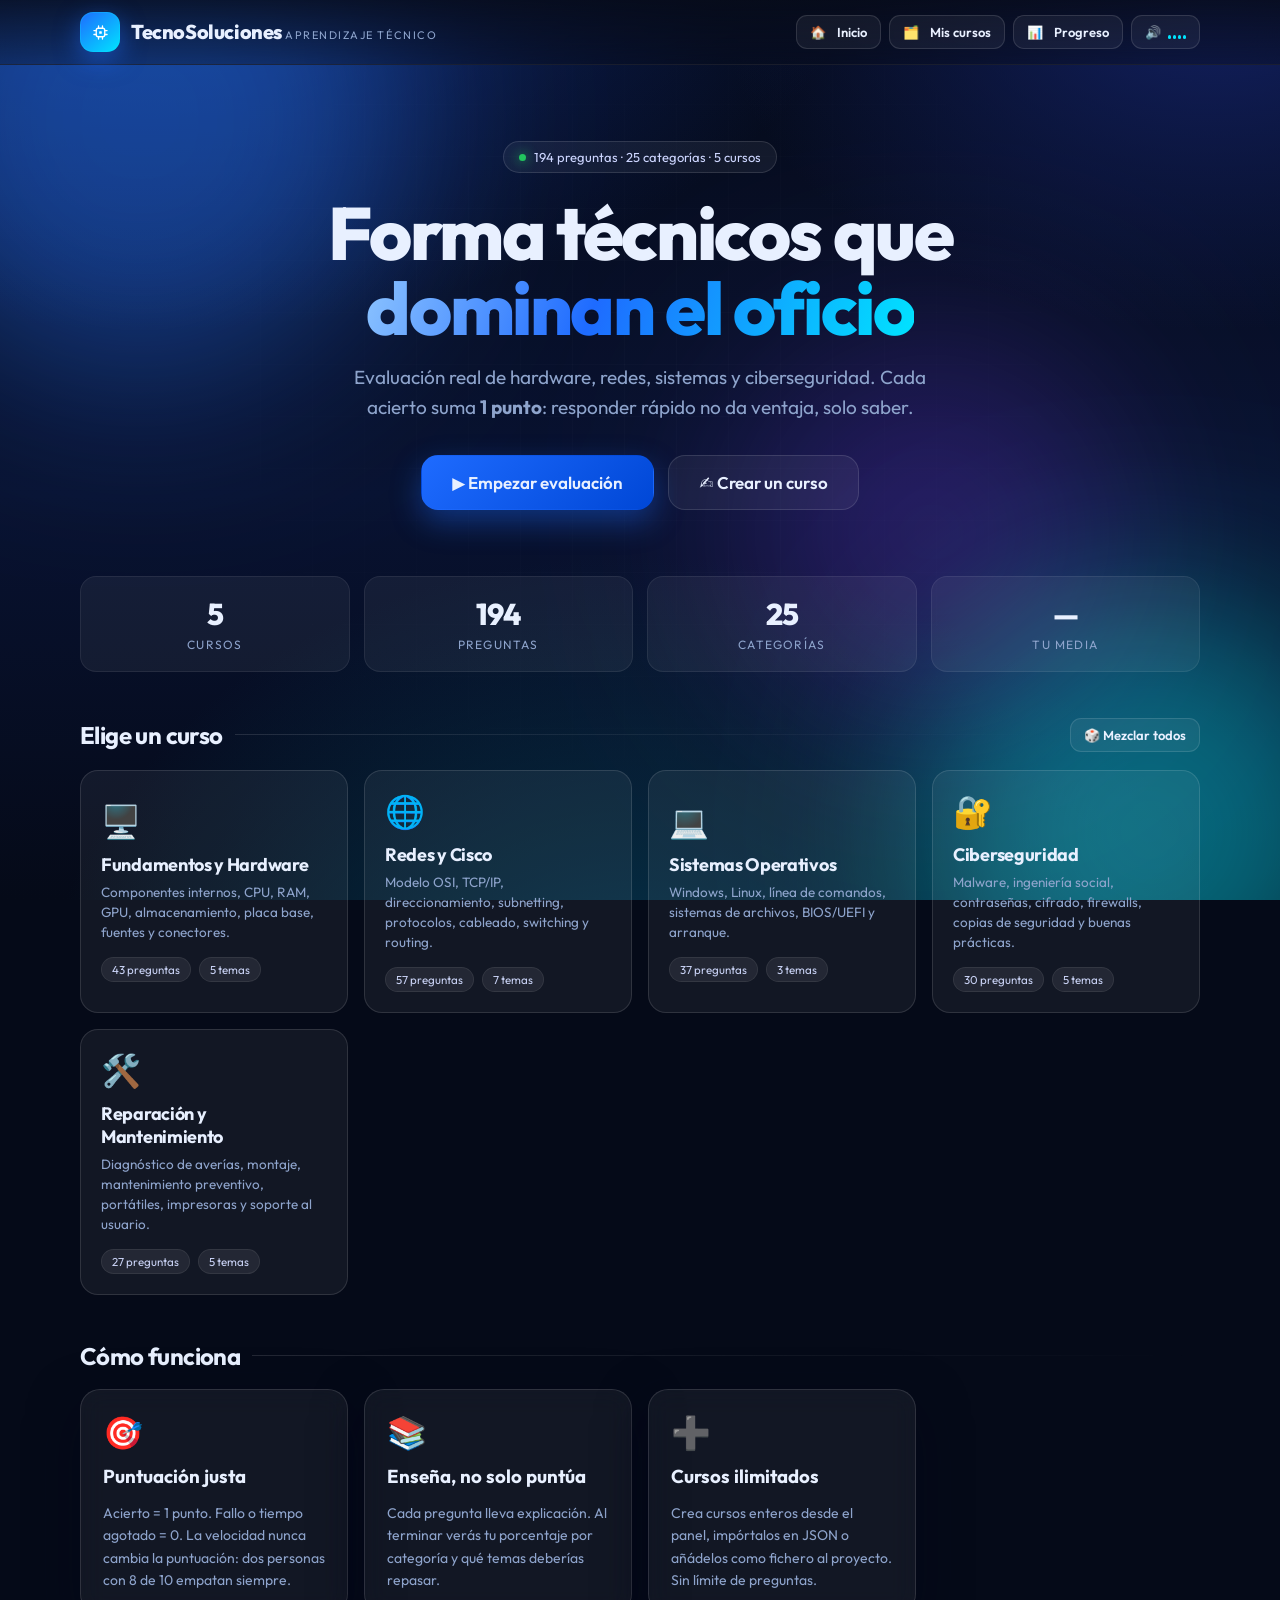
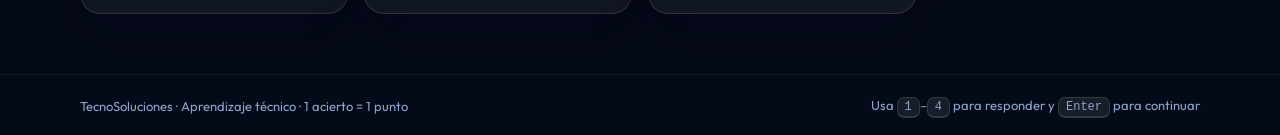
==== quiz.html @ df25551b "Añade la portada del área de Formación y convierte el quiz en un módulo El quiz deja de ser la porta" ====
<!DOCTYPE html>
<html lang="es">
<head>
<meta charset="utf-8">
<meta name="viewport" content="width=device-width, initial-scale=1, viewport-fit=cover">
<title>Entrenamiento Técnico · TecnoSoluciones</title>
<meta name="description" content="Formación y evaluación técnica en informática, hardware, redes y ciberseguridad.">
<meta name="theme-color" content="#050a18">
<meta name="tq-pagina" content="Entrenamiento Técnico">
<link rel="icon" href="data:image/svg+xml,<svg xmlns='http://www.w3.org/2000/svg' viewBox='0 0 100 100'><text y='.9em' font-size='90'>🧠</text></svg>">
<link rel="preconnect" href="https://fonts.googleapis.com">
<link rel="preconnect" href="https://fonts.gstatic.com" crossorigin>
<link href="https://fonts.googleapis.com/css2?family=Outfit:wght@400;500;600;700;800&display=swap" rel="stylesheet">
<link rel="stylesheet" href="assets/css/style.css">
<script src="assets/js/brand.js"></script>
</head>
<body>

<div class="aurora"><i class="blob b1"></i><i class="blob b2"></i><i class="blob b3"></i></div>
<div class="grid-lines"></div>

<div class="app">

  <!-- ===================== BARRA SUPERIOR ===================== -->
  <header class="topbar">
    <div class="wrap topbar-in" style="position:relative">
      <a class="brand" href="index.html" title="Volver a Formación">
        <span class="brand-logo"></span>
        <span>
          <span class="brand-name">TecnoSoluciones</span>
          <span class="brand-sub">Aprendizaje Técnico</span>
        </span>
      </a>

      <nav class="top-actions">
        <button class="btn btn-sm" data-go="home" title="Inicio del entrenamiento">🏠<span class="lbl">Inicio</span></button>
        <button class="btn btn-sm" data-go="editor" title="Mis cursos">🗂️<span class="lbl">Mis cursos</span></button>
        <button class="btn btn-sm" data-go="historial" title="Tu progreso">📊<span class="lbl">Progreso</span></button>
        <button class="btn btn-sm" id="btnAudio" title="Sonido y música">
          <span id="eqIcon">🔊</span><span class="eq" id="eq"><i></i><i></i><i></i><i></i></span>
        </button>
      </nav>

      <!-- Panel de sonido -->
      <div class="audio-panel" id="audioPanel">
        <h4>🎵 Sonido</h4>
        <div class="switch">Música de fondo <span class="sw" id="swMusic"></span></div>
        <div class="audio-row">
          <label>Volumen música <b id="lblMusic">55%</b></label>
          <input type="range" id="volMusic" min="0" max="100" value="55">
        </div>
        <div class="switch">Efectos de sonido <span class="sw" id="swSfx"></span></div>
        <div class="audio-row">
          <label>Volumen efectos <b id="lblSfx">70%</b></label>
          <input type="range" id="volSfx" min="0" max="100" value="70">
        </div>
        <p class="muted" style="font-size:11.5px;margin:6px 0 0;line-height:1.5">
          La música se genera en tiempo real en tu navegador: no se descarga ningún archivo.
        </p>
      </div>
    </div>
  </header>

  <main>

    <!-- ========================= INICIO ========================= -->
    <section class="screen active" id="scr-home">
      <div class="wrap">

        <div class="hero">
          <div class="hero-badge"><span class="dot"></span> <span id="badgeStats">Banco de preguntas cargado</span></div>
          <h1 id="heroTitulo">Forma técnicos que <span class="grad">dominan el oficio</span></h1>
          <p id="heroTexto">Evaluación real de hardware, redes, sistemas y ciberseguridad. Cada acierto suma <b>1 punto</b>: responder rápido no da ventaja, solo saber.</p>
          <div class="hero-cta">
            <button class="btn btn-primary btn-lg" id="btnJugar">▶ Empezar evaluación</button>
            <button class="btn btn-lg" data-go="editor" id="btnCrearCurso">✍️ Crear un curso</button>
          </div>
        </div>

        <div class="stats-row">
          <div class="stat"><b id="stCursos">0</b><span>Cursos</span></div>
          <div class="stat"><b id="stPreguntas">0</b><span>Preguntas</span></div>
          <div class="stat"><b id="stCategorias">0</b><span>Categorías</span></div>
          <div class="stat"><b id="stMedia">—</b><span>Tu media</span></div>
        </div>

        <div class="section-title"><h2>Elige un curso</h2><span class="line"></span>
          <button class="btn btn-sm" id="btnTodos">🎲 Mezclar todos</button>
        </div>
        <div class="courses" id="courseGrid"></div>

        <div class="section-title"><h2>Cómo funciona</h2><span class="line"></span></div>
        <div class="courses">
          <div class="card">
            <span class="course-emoji">🎯</span>
            <h3 style="margin:0 0 6px">Puntuación justa</h3>
            <p class="muted mb-0" style="font-size:14px;line-height:1.6">Acierto = 1 punto. Fallo o tiempo agotado = 0. La velocidad nunca cambia la puntuación: dos personas con 8 de 10 empatan siempre.</p>
          </div>
          <div class="card">
            <span class="course-emoji">📚</span>
            <h3 style="margin:0 0 6px">Enseña, no solo puntúa</h3>
            <p class="muted mb-0" style="font-size:14px;line-height:1.6">Cada pregunta lleva explicación. Al terminar verás tu porcentaje por categoría y qué temas deberías repasar.</p>
          </div>
          <div class="card">
            <span class="course-emoji">➕</span>
            <h3 style="margin:0 0 6px">Cursos ilimitados</h3>
            <p class="muted mb-0" style="font-size:14px;line-height:1.6">Crea cursos enteros desde el panel, impórtalos en JSON o añádelos como fichero al proyecto. Sin límite de preguntas.</p>
          </div>
        </div>

      </div>
    </section>

    <!-- ====================== CONFIGURACIÓN ====================== -->
    <section class="screen" id="scr-setup">
      <div class="wrap">
        <div class="row spread mb-16">
          <div>
            <h2 style="margin:0;letter-spacing:-.8px" id="setupTitle">Configura tu partida</h2>
            <p class="muted" style="margin:6px 0 0" id="setupSub">Elige temas, dificultad y modo de juego.</p>
          </div>
          <button class="btn btn-sm" data-go="home">← Volver</button>
        </div>

        <div class="setup-grid">
          <div class="card card-pad-lg">

            <div class="field">
              <label>Cursos incluidos</label>
              <div class="pills" id="pillCursos"></div>
            </div>

            <div class="field">
              <label>Categorías <span class="muted" style="text-transform:none;letter-spacing:0">(ninguna seleccionada = todas)</span></label>
              <div class="pills" id="pillCats"></div>
            </div>

            <div class="field">
              <label>Dificultad</label>
              <div class="pills" id="pillDifs"></div>
            </div>

            <div class="field">
              <label>Número de preguntas</label>
              <div class="range-row">
                <input type="range" id="rngNum" min="5" max="100" step="5" value="20">
                <span class="range-val" id="lblNum">20</span>
              </div>
            </div>

            <div class="field mb-0">
              <label>Tiempo por pregunta</label>
              <div class="range-row">
                <input type="range" id="rngTime" min="0" max="120" step="5" value="20">
                <span class="range-val" id="lblTime">20 s</span>
              </div>
              <p class="muted" style="font-size:12.5px;margin:8px 0 0">0 segundos = sin límite de tiempo. El tiempo solo evita que se busquen las respuestas; no da puntos extra.</p>
            </div>

          </div>

          <div>
            <div class="card mb-16">
              <label style="display:block;font-size:13px;text-transform:uppercase;letter-spacing:.12em;color:var(--muted);margin-bottom:10px">Modo de juego</label>
              <div class="mode-list" id="modeList">
                <label class="mode on">
                  <input type="radio" name="modo" value="practica" checked>
                  <span class="ico">📖</span>
                  <span><b>Práctica</b><small>Te dice si aciertas y explica cada pregunta al instante. Ideal para estudiar.</small></span>
                </label>
                <label class="mode">
                  <input type="radio" name="modo" value="juego">
                  <span class="ico">🎮</span>
                  <span><b>Juego</b><small>Ritmo rápido con música, racha y marcador. Feedback breve entre preguntas.</small></span>
                </label>
                <label class="mode">
                  <input type="radio" name="modo" value="examen">
                  <span class="ico">📝</span>
                  <span><b>Examen</b><small>Sin correcciones durante la prueba. Resultado, porcentaje y fallos al terminar.</small></span>
                </label>
              </div>

              <div class="field mt-16 mb-0 hidden" id="fieldAprobado">
                <label>Nota mínima para aprobar</label>
                <div class="range-row">
                  <input type="range" id="rngPass" min="30" max="100" step="5" value="70">
                  <span class="range-val" id="lblPass">70%</span>
                </div>
              </div>
            </div>

            <div class="card">
              <label style="display:block;font-size:13px;text-transform:uppercase;letter-spacing:.12em;color:var(--muted);margin-bottom:12px">Resumen</label>
              <div class="summary-line"><span>Preguntas disponibles</span><b id="sumPool">0</b></div>
              <div class="summary-line"><span>Preguntas de la prueba</span><b id="sumNum">20</b></div>
              <div class="summary-line"><span>Puntuación máxima</span><b id="sumMax">20 pts</b></div>
              <div class="summary-line"><span>Duración estimada</span><b id="sumDur">~7 min</b></div>
              <button class="btn btn-primary btn-lg mt-16" id="btnStart" style="width:100%">▶ Comenzar</button>
              <p class="muted center" style="font-size:12px;margin:10px 0 0">1 acierto = 1 punto · la rapidez no puntúa</p>
            </div>
          </div>
        </div>
      </div>
    </section>

    <!-- ========================= PARTIDA ========================= -->
    <section class="screen" id="scr-play">
      <div class="wrap">
        <div class="play-head">
          <button class="btn btn-sm btn-ghost" id="btnAbandonar">✕ Salir</button>
          <span class="qcount">Pregunta <b id="qNow">1</b> / <span id="qTotal">20</span></span>
          <div class="play-score">
            <span class="score-pill streak hidden" id="pillStreak">🔥 <span id="streakN">0</span></span>
            <span class="score-pill"><small>Puntos</small><span id="scoreN">0</span></span>
          </div>
        </div>

        <div class="progress"><i id="progBar" style="width:0%"></i></div>

        <div class="q-area" id="qArea">
          <div class="timer" id="timer">
            <svg viewBox="0 0 120 120">
              <circle class="bgc" cx="60" cy="60" r="52"></circle>
              <circle class="fgc" id="timerArc" cx="60" cy="60" r="52"
                      stroke-dasharray="326.7" stroke-dashoffset="0"></circle>
            </svg>
            <div class="num" id="timerNum">20</div>
          </div>
          <div>
            <div class="q-cat">
              <span class="chip" id="qCat">Redes</span>
              <span class="chip" id="qDif">Básico</span>
              <span class="chip" id="qCurso">Curso</span>
            </div>
            <h2 class="q-text" id="qText">Cargando…</h2>
          </div>
        </div>

        <div class="answers" id="answers"></div>

        <div class="feedback" id="feedback">
          <h4 id="fbTitle">✅ Correcto</h4>
          <p id="fbText"></p>
          <div class="next-row">
            <button class="btn btn-primary" id="btnNext">Siguiente →</button>
          </div>
        </div>
      </div>
    </section>

    <!-- ======================== RESULTADOS ======================== -->
    <section class="screen" id="scr-result">
      <div class="wrap">
        <div class="card card-pad-lg">
          <div class="result-top">
            <p class="muted" style="margin:0 0 4px;letter-spacing:.14em;text-transform:uppercase;font-size:12px">Resultado</p>
            <h2 style="margin:0 0 20px;font-size:28px;letter-spacing:-.8px" id="resTitle">Fundamentos de Redes</h2>
            <div class="result-ring">
              <svg viewBox="0 0 200 200">
                <defs>
                  <linearGradient id="gradring" x1="0%" y1="0%" x2="100%" y2="100%">
                    <stop offset="0%" stop-color="#7c5cff"></stop>
                    <stop offset="100%" stop-color="#22d3ee"></stop>
                  </linearGradient>
                </defs>
                <circle class="bgc" cx="100" cy="100" r="86"></circle>
                <circle class="fgc" id="resArc" cx="100" cy="100" r="86"
                        stroke-dasharray="540.4" stroke-dashoffset="540.4"></circle>
              </svg>
              <div class="mid">
                <div class="pct" id="resPct">0%</div>
                <div class="frac" id="resFrac">0 / 0 correctas</div>
              </div>
            </div>
            <div id="resVerdict"></div>
          </div>

          <div class="section-title" style="margin-top:10px"><h2 style="font-size:19px">Por categoría</h2><span class="line"></span></div>
          <div class="bars" id="resBars"></div>

          <div id="resAdvice" class="mt-24"></div>

          <div class="section-title"><h2 style="font-size:19px">Repaso de preguntas</h2><span class="line"></span>
            <button class="btn btn-sm" id="btnToggleRev">Ver falladas</button>
          </div>
          <div class="review" id="resReview"></div>

          <div class="results-actions">
            <button class="btn btn-primary btn-lg" id="btnRepetir">🔁 Repetir</button>
            <button class="btn btn-lg" id="btnFallos">🎯 Repasar solo fallos</button>
            <button class="btn btn-lg" data-go="home">🏠 Inicio</button>
          </div>
        </div>
      </div>
    </section>

    <!-- ========================== EDITOR ========================== -->
    <section class="screen" id="scr-editor">
      <div class="wrap">
        <div class="row spread mb-16">
          <div>
            <h2 style="margin:0;letter-spacing:-.8px">🗂️ Mis cursos</h2>
            <p class="muted" style="margin:6px 0 0">Crea cursos completos, añade todas las preguntas que quieras, impórtalos y expórtalos.</p>
          </div>
          <button class="btn btn-sm" data-go="home">← Volver</button>
        </div>

        <div class="ed-toolbar">
          <button class="btn btn-primary btn-sm" id="edNuevoCurso">➕ Nuevo curso</button>
          <button class="btn btn-sm" id="edImportar">📥 Importar JSON</button>
          <button class="btn btn-sm" id="edExportar">📤 Exportar curso</button>
          <button class="btn btn-sm" id="edDuplicar">📋 Duplicar curso</button>
          <button class="btn btn-sm btn-danger" id="edBorrarCurso">🗑️ Borrar curso</button>
        </div>

        <div class="card mb-16">
          <div class="two-col">
            <div>
              <label style="display:block;font-size:13px;color:var(--muted);margin-bottom:8px">Curso seleccionado</label>
              <select id="edCursoSel"></select>
            </div>
            <div>
              <label style="display:block;font-size:13px;color:var(--muted);margin-bottom:8px">Acciones rápidas</label>
              <div class="row">
                <button class="btn btn-sm" id="edJugarCurso">▶ Jugar este curso</button>
                <button class="btn btn-sm" id="edGuardarCurso">💾 Guardar cambios</button>
              </div>
            </div>
          </div>
          <div class="two-col mt-16" id="edMetaBox">
            <div>
              <label style="display:block;font-size:13px;color:var(--muted);margin-bottom:8px">Nombre del curso</label>
              <input type="text" id="edNombre" placeholder="Fundamentos de Redes">
            </div>
            <div>
              <label style="display:block;font-size:13px;color:var(--muted);margin-bottom:8px">Emoji e descripción</label>
              <div class="row" style="flex-wrap:nowrap">
                <input type="text" id="edEmoji" maxlength="4" style="width:70px;text-align:center;font-size:20px" placeholder="📘">
                <input type="text" id="edDesc" placeholder="Breve descripción del curso">
              </div>
            </div>
          </div>
          <p class="muted" style="font-size:12.5px;margin:12px 0 0" id="edAviso"></p>
        </div>

        <div class="editor-grid">
          <div class="card">
            <div class="row spread mb-16">
              <b style="font-size:15px">Preguntas (<span id="edCount">0</span>)</b>
              <button class="btn btn-sm btn-primary" id="edNuevaPregunta">➕</button>
            </div>
            <input type="text" id="edBuscar" placeholder="🔎 Buscar…" class="mb-16">
            <div class="ed-list" id="edList"></div>
          </div>

          <div class="card card-pad-lg" id="edForm">
            <div class="field">
              <label>Enunciado</label>
              <textarea id="fqTexto" placeholder="¿Qué protocolo asigna automáticamente direcciones IP?"></textarea>
            </div>

            <div class="field">
              <label>Respuestas — marca la correcta</label>
              <div id="fqOpciones"></div>
              <div class="row mt-8">
                <button class="btn btn-sm" id="fqAddOpt">➕ Añadir opción</button>
                <button class="btn btn-sm" id="fqDelOpt">➖ Quitar última</button>
              </div>
            </div>

            <div class="two-col">
              <div class="field">
                <label>Categoría</label>
                <input type="text" id="fqCat" list="catList" placeholder="Redes">
                <datalist id="catList"></datalist>
              </div>
              <div class="field">
                <label>Dificultad</label>
                <select id="fqDif">
                  <option value="basico">Básico</option>
                  <option value="medio">Medio</option>
                  <option value="avanzado">Avanzado</option>
                </select>
              </div>
            </div>

            <div class="field">
              <label>Explicación (se muestra tras responder)</label>
              <textarea id="fqExp" placeholder="DHCP entrega IP, máscara, puerta de enlace y DNS automáticamente."></textarea>
            </div>

            <div class="row spread">
              <button class="btn btn-danger btn-sm" id="fqBorrar">🗑️ Borrar pregunta</button>
              <div class="row">
                <button class="btn btn-sm" id="fqNueva">Limpiar</button>
                <button class="btn btn-primary" id="fqGuardar">💾 Guardar pregunta</button>
              </div>
            </div>
          </div>
        </div>

        <!-- Zona de importación -->
        <div class="card mt-16 hidden" id="edImportBox">
          <div class="row spread mb-16">
            <b>📥 Importar curso desde JSON</b>
            <button class="btn btn-sm" id="edImportCerrar">✕</button>
          </div>
          <p class="muted" style="font-size:13.5px;margin:0 0 12px;line-height:1.6">
            Pega el JSON de un curso (o un array de cursos) y pulsa importar. También puedes seleccionar un archivo .json.
            Formato de cada pregunta: <span class="kbd">{"q":"…","o":["A","B","C","D"],"r":1,"d":"basico","c":"Redes","e":"…"}</span>
          </p>
          <input type="file" id="edFile" accept=".json,application/json" class="mb-16">
          <textarea id="edJson" rows="9" placeholder='{"nombre":"Mi curso","emoji":"📘","preguntas":[{"q":"…","o":["A","B","C","D"],"r":0,"d":"basico","c":"Tema","e":"…"}]}'></textarea>
          <div class="row mt-16">
            <button class="btn btn-primary" id="edImportOk">Importar</button>
            <button class="btn" id="edPlantilla">Ver plantilla de ejemplo</button>
          </div>
        </div>
      </div>
    </section>

    <!-- ========================= HISTORIAL ========================= -->
    <section class="screen" id="scr-historial">
      <div class="wrap">
        <div class="row spread mb-16">
          <div>
            <h2 style="margin:0;letter-spacing:-.8px">📊 Tu progreso</h2>
            <p class="muted" style="margin:6px 0 0">Resultados guardados en este navegador.</p>
          </div>
          <button class="btn btn-sm" data-go="home">← Volver</button>
        </div>

        <div class="stats-row" style="margin-top:0">
          <div class="stat"><b id="hPartidas">0</b><span>Partidas</span></div>
          <div class="stat"><b id="hMedia">0%</b><span>Media global</span></div>
          <div class="stat"><b id="hMejor">0%</b><span>Mejor resultado</span></div>
          <div class="stat"><b id="hTotal">0</b><span>Preguntas respondidas</span></div>
        </div>

        <div class="card mt-24">
          <div class="row spread mb-16">
            <b style="font-size:15px">Últimas partidas</b>
            <button class="btn btn-sm btn-danger" id="hBorrar">🗑️ Borrar historial</button>
          </div>
          <div id="hTabla"></div>
        </div>

        <div class="card mt-16">
          <b style="font-size:15px;display:block;margin-bottom:14px">Dominio por categoría</b>
          <div class="bars" id="hBars"></div>
        </div>
      </div>
    </section>

  </main>

  <footer>
    <div class="wrap row spread">
      <span id="pieMarca">TecnoSoluciones · Aprendizaje técnico · 1 acierto = 1 punto</span>
      <span>Usa <span class="kbd">1</span>–<span class="kbd">4</span> para responder y <span class="kbd">Enter</span> para continuar</span>
    </div>
  </footer>
</div>

<div class="toasts" id="toasts"></div>
<div class="confetti" id="confetti"></div>

<script src="assets/js/audio.js"></script>
<script src="assets/js/data.js"></script>
<script src="data/cursos/01-fundamentos-hardware.js"></script>
<script src="data/cursos/02-redes.js"></script>
<script src="data/cursos/03-sistemas.js"></script>
<script src="data/cursos/04-ciberseguridad.js"></script>
<script src="data/cursos/05-reparacion.js"></script>
<script src="assets/js/app.js"></script>
</body>
</html>
---- assets/css/style.css ----
/* ==========================================================================
   TechQuiz — Fundamentos de Informática y Redes
   Hoja de estilos principal
   ========================================================================== */

:root{
  --bg:#070b18;
  --bg-2:#0d1430;
  --card:rgba(255,255,255,.055);
  --card-strong:rgba(255,255,255,.09);
  --border:rgba(255,255,255,.12);
  --border-soft:rgba(255,255,255,.07);
  --text:#eef1ff;
  --muted:#9aa6cc;
  --brand:#7c5cff;
  --brand-soft:#a78bfa;
  --brand-2:#22d3ee;
  --brand-3:#5b8cff;          /* segundo tono del degradado de botones */
  --brand-hi:#8b6dff;         /* hover del botón principal */
  --brand-hi-2:#6f9bff;
  --glow:124,92,255;          /* canal RGB para sombras y realces */
  --glow-2:34,211,238;
  --glow-soft:167,139,250;
  --grad-title:linear-gradient(110deg,#a78bfa 0%,#22d3ee 48%,#f472b6 100%);
  --aurora-1:#1b2a6b; --aurora-2:#3b1d6e; --aurora-3:#08304d;
  --blob-1:#6d4bff; --blob-2:#12b8d8; --blob-3:#f0369b;
  --grid-op:.32;              /* intensidad de la rejilla de fondo */
  --green:#22c55e;
  --red:#f43f5e;
  --amber:#f59e0b;
  --blue:#3b82f6;
  --radius:20px;
  --radius-sm:12px;
  --shadow:0 18px 50px rgba(3,6,24,.55);
  --font:'Outfit','Segoe UI',system-ui,-apple-system,'Helvetica Neue',Arial,sans-serif;
  --mono:'JetBrains Mono',ui-monospace,SFMono-Regular,Consolas,monospace;
}

*{box-sizing:border-box}
html,body{height:100%}
body{
  margin:0;
  font-family:var(--font);
  color:var(--text);
  background:var(--bg);
  overflow-x:hidden;
  -webkit-font-smoothing:antialiased;
}

/* ---------- Fondo animado (aurora) ---------- */
.aurora{position:fixed;inset:0;z-index:-2;overflow:hidden;background:
  radial-gradient(1200px 700px at 12% -10%, var(--aurora-1) 0%, transparent 60%),
  radial-gradient(900px 600px at 95% 0%, var(--aurora-2) 0%, transparent 55%),
  radial-gradient(1000px 800px at 50% 115%, var(--aurora-3) 0%, transparent 60%),
  linear-gradient(180deg,var(--bg) 0%,var(--bg-2) 55%,var(--bg) 100%);}
.blob{position:absolute;border-radius:50%;filter:blur(90px);opacity:.42;mix-blend-mode:screen;animation:float 22s ease-in-out infinite}
.blob.b1{width:520px;height:520px;background:var(--blob-1);top:-140px;left:-120px}
.blob.b2{width:460px;height:460px;background:var(--blob-2);bottom:-160px;right:-100px;animation-delay:-7s}
.blob.b3{width:380px;height:380px;background:var(--blob-3);top:38%;left:58%;animation-delay:-13s;opacity:.28}
@keyframes float{
  0%,100%{transform:translate(0,0) scale(1)}
  33%{transform:translate(60px,-40px) scale(1.09)}
  66%{transform:translate(-45px,50px) scale(.94)}
}
.grid-lines{position:fixed;inset:0;z-index:-1;pointer-events:none;opacity:var(--grid-op);
  background-image:linear-gradient(rgba(255,255,255,.035) 1px,transparent 1px),
                   linear-gradient(90deg,rgba(255,255,255,.035) 1px,transparent 1px);
  background-size:52px 52px;
  mask-image:radial-gradient(circle at 50% 40%,#000 0%,transparent 78%);
  -webkit-mask-image:radial-gradient(circle at 50% 40%,#000 0%,transparent 78%);}

/* ---------- Layout ---------- */
.app{min-height:100vh;display:flex;flex-direction:column}
.wrap{width:min(1120px,calc(100% - 40px));margin:0 auto}
.screen{display:none;animation:fadeUp .45s cubic-bezier(.22,1,.36,1)}
.screen.active{display:block}
@keyframes fadeUp{from{opacity:0;transform:translateY(16px)}to{opacity:1;transform:none}}
main{flex:1;padding:24px 0 60px}

/* ---------- Topbar ---------- */
.topbar{position:sticky;top:0;z-index:50;backdrop-filter:blur(14px);
  background:linear-gradient(180deg,rgba(7,11,24,.82),rgba(7,11,24,.35));
  border-bottom:1px solid var(--border-soft)}
.topbar-in{display:flex;align-items:center;gap:14px;padding:12px 0}
.brand{display:flex;align-items:center;gap:11px;cursor:pointer;user-select:none;border:0;background:none;
  color:inherit;font-family:inherit;padding:0;text-decoration:none}
.brand-logo{width:40px;height:40px;border-radius:13px;display:grid;place-items:center;font-size:20px;
  background:linear-gradient(140deg,var(--brand),var(--brand-2));
  box-shadow:0 8px 24px rgba(var(--glow),.5),0 0 0 1px rgba(var(--glow-2),.25) inset}
.brand-name{font-weight:800;font-size:20px;letter-spacing:-.4px;line-height:1}
.brand-sub{font-size:11px;color:var(--muted);letter-spacing:.14em;text-transform:uppercase}
.top-actions{margin-left:auto;display:flex;align-items:center;gap:8px;min-width:0}
.top-actions .lbl{margin-left:2px}
#btnAudio{gap:7px}

/* ---------- Botones ---------- */
.btn{font-family:inherit;font-size:15px;font-weight:600;color:var(--text);cursor:pointer;
  border:1px solid var(--border);background:var(--card);padding:11px 18px;border-radius:14px;
  display:inline-flex;align-items:center;justify-content:center;gap:9px;transition:.18s ease;white-space:nowrap}
.btn:hover{background:var(--card-strong);transform:translateY(-2px);border-color:rgba(255,255,255,.22)}
.btn:active{transform:translateY(0)}
.btn-primary{background:linear-gradient(135deg,var(--brand),var(--brand-3));border-color:transparent;
  box-shadow:0 12px 30px rgba(var(--glow),.38)}
.btn-primary:hover{box-shadow:0 16px 38px rgba(var(--glow),.5);background:linear-gradient(135deg,var(--brand-hi),var(--brand-hi-2))}
.btn-ghost{background:transparent}
.btn-danger{border-color:rgba(244,63,94,.4);color:#ffc9d3;background:rgba(244,63,94,.12)}
.btn-danger:hover{background:rgba(244,63,94,.2)}
.btn-lg{font-size:17px;padding:16px 30px;border-radius:17px}
.btn-sm{font-size:13px;padding:8px 13px;border-radius:11px}
.btn-icon{width:42px;height:42px;padding:0;border-radius:13px;font-size:17px}
.btn[disabled]{opacity:.45;pointer-events:none}

/* ---------- Tarjetas ---------- */
.card{background:var(--card);border:1px solid var(--border);border-radius:var(--radius);
  padding:22px;box-shadow:var(--shadow);backdrop-filter:blur(12px)}
.card-pad-lg{padding:30px}

/* ---------- Home / Hero ---------- */
.hero{text-align:center;padding:52px 0 26px}
.hero-badge{display:inline-flex;align-items:center;gap:8px;font-size:13px;color:#cdd6ff;
  border:1px solid var(--border);background:var(--card);padding:7px 15px;border-radius:999px;margin-bottom:22px}
.hero-badge .dot{width:7px;height:7px;border-radius:50%;background:var(--green);box-shadow:0 0 12px var(--green);animation:pulse 2s infinite}
@keyframes pulse{50%{opacity:.35}}
.hero h1{font-size:clamp(40px,7.4vw,74px);line-height:1.02;margin:0 0 16px;letter-spacing:-2.4px;font-weight:800;text-wrap:balance}
.grad{background:var(--grad-title);
  -webkit-background-clip:text;background-clip:text;color:transparent}
.hero p{color:var(--muted);font-size:clamp(16px,2.2vw,19px);max-width:620px;margin:0 auto 32px;line-height:1.6}
.hero-cta{display:flex;gap:14px;justify-content:center;flex-wrap:wrap}

.stats-row{display:grid;grid-template-columns:repeat(auto-fit,minmax(150px,1fr));gap:14px;margin:40px 0 10px}
.stat{background:var(--card);border:1px solid var(--border-soft);border-radius:16px;padding:18px;text-align:center}
.stat b{display:block;font-size:30px;font-weight:800;letter-spacing:-1px}
.stat span{font-size:12px;color:var(--muted);text-transform:uppercase;letter-spacing:.1em}

.section-title{display:flex;align-items:center;gap:12px;margin:46px 0 18px}
.section-title h2{font-size:24px;margin:0;letter-spacing:-.6px}
.section-title .line{flex:1;height:1px;background:linear-gradient(90deg,var(--border),transparent)}

/* ---------- Grid de cursos ---------- */
.courses{display:grid;grid-template-columns:repeat(auto-fill,minmax(260px,1fr));gap:16px}
.course-card{position:relative;text-align:left;cursor:pointer;border:1px solid var(--border);
  background:var(--card);border-radius:18px;padding:20px;transition:.2s ease;overflow:hidden;color:inherit;font-family:inherit}
.course-card::after{content:'';position:absolute;inset:0;opacity:0;transition:.25s;
  background:radial-gradient(420px 180px at 20% 0%,rgba(var(--glow),.22),transparent 70%)}
.course-card:hover{transform:translateY(-4px);border-color:rgba(var(--glow-soft),.55);
  box-shadow:0 12px 34px rgba(var(--glow),.22)}
.course-card:hover::after{opacity:1}
.course-card>*{position:relative;z-index:1}
.course-emoji{font-size:32px;margin-bottom:12px;display:block}
.course-card h3{margin:0 0 6px;font-size:18px;letter-spacing:-.3px}
.course-card p{margin:0 0 14px;color:var(--muted);font-size:13.5px;line-height:1.5;min-height:40px}
.course-meta{display:flex;gap:8px;flex-wrap:wrap}
.chip{font-size:11.5px;padding:4px 10px;border-radius:999px;background:rgba(255,255,255,.07);
  border:1px solid var(--border-soft);color:#c9d2f5}
.chip-own{background:rgba(34,197,94,.14);border-color:rgba(34,197,94,.35);color:#8ff0b5}

/* ---------- Setup ---------- */
.setup-grid{display:grid;grid-template-columns:1.25fr .85fr;gap:20px;align-items:start}
.field{margin-bottom:22px}
.field>label{display:block;font-size:13px;text-transform:uppercase;letter-spacing:.12em;color:var(--muted);margin-bottom:10px}
.pills{display:flex;gap:9px;flex-wrap:wrap}
.pill{cursor:pointer;user-select:none;font-size:14px;padding:9px 15px;border-radius:12px;
  border:1px solid var(--border);background:rgba(255,255,255,.04);transition:.16s;display:inline-flex;align-items:center;gap:7px}
.pill:hover{background:rgba(255,255,255,.09)}
.pill.on{background:linear-gradient(135deg,rgba(var(--glow),.35),rgba(var(--glow-2),.22));
  border-color:rgba(var(--glow-soft),.6);box-shadow:0 6px 18px rgba(var(--glow),.22)}
.pill input{display:none}
.pill .cnt{font-size:11px;color:var(--muted)}

input[type=text],input[type=number],select,textarea{
  width:100%;font-family:inherit;font-size:15px;color:var(--text);background:rgba(255,255,255,.05);
  border:1px solid var(--border);border-radius:13px;padding:12px 14px;transition:.16s}
input:focus,select:focus,textarea:focus{outline:0;border-color:rgba(var(--glow-soft),.65);background:rgba(255,255,255,.08)}
select option{background:#131a35;color:#fff}
textarea{resize:vertical;min-height:90px;line-height:1.5}
.range-row{display:flex;align-items:center;gap:14px}
input[type=range]{flex:1;accent-color:var(--brand)}
.range-val{min-width:78px;text-align:right;font-weight:700;font-variant-numeric:tabular-nums}

.mode-list{display:flex;flex-direction:column;gap:10px}
.mode{cursor:pointer;display:flex;gap:13px;align-items:flex-start;padding:14px;border-radius:15px;
  border:1px solid var(--border);background:rgba(255,255,255,.035);transition:.16s}
.mode:hover{background:rgba(255,255,255,.07)}
.mode.on{border-color:rgba(var(--glow-soft),.6);background:linear-gradient(135deg,rgba(var(--glow),.22),rgba(var(--glow-2),.12))}
.mode input{display:none}
.mode .ico{font-size:22px;line-height:1}
.mode b{display:block;font-size:15px;margin-bottom:3px}
.mode small{color:var(--muted);font-size:12.5px;line-height:1.45;display:block}

.summary-line{display:flex;justify-content:space-between;padding:9px 0;border-bottom:1px dashed var(--border-soft);font-size:14px}
.summary-line:last-of-type{border-bottom:0}
.summary-line span{color:var(--muted)}
.summary-line b{font-weight:700}

/* ---------- Pantalla de juego ---------- */
.play-head{display:flex;align-items:center;gap:16px;margin-bottom:22px;flex-wrap:wrap}
.qcount{font-size:14px;color:var(--muted)}
.qcount b{color:var(--text);font-size:17px}
.play-score{margin-left:auto;display:flex;gap:10px;align-items:center}
.score-pill{background:var(--card);border:1px solid var(--border);border-radius:13px;padding:8px 14px;font-weight:700;font-size:15px;
  font-variant-numeric:tabular-nums}
.score-pill small{color:var(--muted);font-weight:500;font-size:12px;margin-right:6px}
.streak{background:linear-gradient(135deg,rgba(245,158,11,.28),rgba(244,63,94,.2));border-color:rgba(245,158,11,.5);
  box-shadow:0 0 16px rgba(245,158,11,.28)}

.progress{height:6px;border-radius:99px;background:rgba(255,255,255,.08);overflow:hidden;margin-bottom:26px}
.progress i{display:block;height:100%;border-radius:99px;background:linear-gradient(90deg,var(--brand),var(--brand-2));
  box-shadow:0 0 12px rgba(var(--glow),.65);transition:width .4s cubic-bezier(.22,1,.36,1)}

.q-area{display:grid;grid-template-columns:118px 1fr;gap:24px;align-items:center;margin-bottom:26px}
.timer{position:relative;width:118px;height:118px}
.timer svg{transform:rotate(-90deg);width:100%;height:100%}
.timer circle{fill:none;stroke-width:9;stroke-linecap:round}
.timer .bgc{stroke:rgba(255,255,255,.09)}
.timer .fgc{stroke:var(--brand-2);transition:stroke-dashoffset 1s linear,stroke .3s;
  filter:drop-shadow(0 0 7px rgba(var(--glow-2),.6))}
.timer .num{position:absolute;inset:0;display:grid;place-items:center;font-size:33px;font-weight:800;font-variant-numeric:tabular-nums}
.timer.warn .fgc{stroke:var(--amber)}
.timer.warn .num{color:var(--amber)}
.timer.danger .fgc{stroke:var(--red)}
.timer.danger .num{color:var(--red);animation:beat .6s infinite}
@keyframes beat{50%{transform:scale(1.14)}}
.timer.hidden{display:none}
.q-area.no-timer{grid-template-columns:1fr}

.q-text{font-size:clamp(21px,3.2vw,31px);font-weight:700;line-height:1.28;letter-spacing:-.6px;margin:0}
.q-cat{display:inline-flex;gap:8px;align-items:center;margin-bottom:12px}

.answers{display:grid;grid-template-columns:1fr 1fr;gap:14px}
.ans{position:relative;cursor:pointer;text-align:left;font-family:inherit;font-size:16.5px;font-weight:600;color:#fff;
  border:0;border-radius:17px;padding:20px 20px 20px 62px;min-height:88px;display:flex;align-items:center;
  transition:.16s ease;box-shadow:0 10px 26px rgba(0,0,0,.28);line-height:1.35}
.ans::before{content:attr(data-shape);position:absolute;left:20px;top:50%;transform:translateY(-50%);
  font-size:21px;opacity:.95}
.ans:hover:not(.locked){transform:translateY(-3px) scale(1.012);filter:brightness(1.12)}
.ans.a0{background:linear-gradient(135deg,#e11d48,#be123c)}
.ans.a1{background:linear-gradient(135deg,#2563eb,#1d4ed8)}
.ans.a2{background:linear-gradient(135deg,#d97706,#b45309)}
.ans.a3{background:linear-gradient(135deg,#16a34a,#15803d)}
.ans.locked{cursor:default}
.ans.dim{opacity:.26;filter:grayscale(.65)}
.ans.right{outline:3px solid #86efac;outline-offset:3px;animation:pop .45s ease}
.ans.chosen{outline:3px solid rgba(255,255,255,.85);outline-offset:3px;animation:pop .35s ease}
.ans.wrong{outline:3px solid #fda4af;outline-offset:3px;animation:shake .45s ease}
@keyframes pop{0%{transform:scale(1)}45%{transform:scale(1.05)}100%{transform:scale(1)}}
@keyframes shake{0%,100%{transform:translateX(0)}22%{transform:translateX(-9px)}55%{transform:translateX(9px)}80%{transform:translateX(-4px)}}

/* Feedback */
.feedback{margin-top:20px;border-radius:18px;padding:20px 22px;border:1px solid var(--border);
  background:var(--card);display:none;animation:fadeUp .3s ease}
.feedback.show{display:block}
.feedback.ok{border-color:rgba(34,197,94,.45);background:linear-gradient(135deg,rgba(34,197,94,.16),rgba(34,197,94,.05))}
.feedback.ko{border-color:rgba(244,63,94,.45);background:linear-gradient(135deg,rgba(244,63,94,.16),rgba(244,63,94,.05))}
.feedback h4{margin:0 0 8px;font-size:19px;display:flex;align-items:center;gap:9px}
.feedback p{margin:0;color:#d5dcf7;line-height:1.6;font-size:15px}
.feedback .next-row{margin-top:16px;display:flex;justify-content:flex-end}

/* ---------- Resultados ---------- */
.result-top{text-align:center;padding:16px 0 30px}
.result-ring{width:200px;height:200px;margin:0 auto 20px;position:relative}
.result-ring svg{transform:rotate(-90deg);width:100%;height:100%}
.result-ring circle{fill:none;stroke-width:14;stroke-linecap:round}
.result-ring .bgc{stroke:rgba(255,255,255,.08)}
.result-ring .fgc{stroke:url(#gradring);transition:stroke-dashoffset 1.2s cubic-bezier(.22,1,.36,1);
  filter:drop-shadow(0 0 10px rgba(var(--glow),.5))}
.result-ring .mid{position:absolute;inset:0;display:grid;place-content:center;text-align:center}
.result-ring .pct{font-size:44px;font-weight:800;letter-spacing:-2px;line-height:1}
.result-ring .frac{font-size:13px;color:var(--muted);margin-top:4px}
.verdict{display:inline-flex;align-items:center;gap:10px;font-size:18px;font-weight:700;padding:10px 22px;border-radius:999px;
  border:1px solid var(--border);background:var(--card)}
.verdict.pass{border-color:rgba(34,197,94,.5);background:rgba(34,197,94,.14);color:#93f5b9}
.verdict.fail{border-color:rgba(244,63,94,.5);background:rgba(244,63,94,.14);color:#ffb4c1}

.bars{display:flex;flex-direction:column;gap:14px}
.bar-row .bl{display:flex;justify-content:space-between;font-size:14px;margin-bottom:6px}
.bar-row .bl b{font-variant-numeric:tabular-nums}
.bar-track{height:10px;border-radius:99px;background:rgba(255,255,255,.08);overflow:hidden}
.bar-track i{display:block;height:100%;border-radius:99px;background:linear-gradient(90deg,var(--brand),var(--brand-2));
  box-shadow:0 0 10px rgba(var(--glow),.5);transition:width 1s cubic-bezier(.22,1,.36,1)}
.bar-track i.low{background:linear-gradient(90deg,#f43f5e,#f59e0b)}
.bar-track i.mid{background:linear-gradient(90deg,#f59e0b,#facc15)}

.advice{border-left:3px solid var(--amber);background:rgba(245,158,11,.1);border-radius:0 14px 14px 0;padding:16px 18px}
.advice h4{margin:0 0 10px;font-size:15px;color:#fcd9a0}
.advice ul{margin:0;padding-left:20px;color:#e6ebff;line-height:1.75;font-size:14.5px}

.review{display:flex;flex-direction:column;gap:12px;margin-top:8px}
.rev-item{border:1px solid var(--border-soft);border-radius:15px;padding:16px;background:rgba(255,255,255,.035)}
.rev-item .rq{font-weight:650;margin:0 0 10px;line-height:1.45}
.rev-line{font-size:14px;margin:4px 0;display:flex;gap:8px}
.rev-line .tag{flex:none;width:76px;color:var(--muted);font-size:12.5px;text-transform:uppercase;letter-spacing:.06em;padding-top:2px}
.rev-ok{color:#8ff0b5}
.rev-ko{color:#ffb4c1;text-decoration:line-through;text-decoration-color:rgba(244,63,94,.6)}
.rev-exp{margin-top:10px;font-size:14px;color:#c3cdf0;line-height:1.6;border-top:1px dashed var(--border-soft);padding-top:10px}
.results-actions{display:flex;gap:12px;justify-content:center;flex-wrap:wrap;margin-top:28px}

/* ---------- Editor ---------- */
.editor-grid{display:grid;grid-template-columns:300px 1fr;gap:20px;align-items:start}
.ed-list{display:flex;flex-direction:column;gap:8px;max-height:64vh;overflow:auto;padding-right:6px}
.ed-item{cursor:pointer;border:1px solid var(--border-soft);background:rgba(255,255,255,.035);border-radius:13px;
  padding:11px 13px;font-size:14px;transition:.15s;text-align:left;font-family:inherit;color:inherit;line-height:1.4}
.ed-item:hover{background:rgba(255,255,255,.08)}
.ed-item.on{border-color:rgba(var(--glow-soft),.6);background:rgba(var(--glow),.16)}
.ed-item small{display:block;color:var(--muted);font-size:11.5px;margin-top:3px}
.opt-row{display:flex;align-items:center;gap:10px;margin-bottom:10px}
.opt-row .mark{flex:none;width:38px;height:38px;border-radius:11px;border:1px solid var(--border);
  display:grid;place-items:center;cursor:pointer;font-size:15px;background:rgba(255,255,255,.04);transition:.15s}
.opt-row .mark.on{background:rgba(34,197,94,.25);border-color:rgba(34,197,94,.6)}
.two-col{display:grid;grid-template-columns:1fr 1fr;gap:14px}
.ed-toolbar{display:flex;gap:9px;flex-wrap:wrap;margin-bottom:16px}

/* ---------- Historial ---------- */
.table{width:100%;border-collapse:collapse;font-size:14.5px}
.table th{text-align:left;font-size:12px;text-transform:uppercase;letter-spacing:.1em;color:var(--muted);
  padding:10px 12px;border-bottom:1px solid var(--border)}
.table td{padding:12px;border-bottom:1px solid var(--border-soft)}
.table tr:last-child td{border-bottom:0}
.badge{font-size:12px;padding:3px 9px;border-radius:999px;font-weight:600}
.badge.ok{background:rgba(34,197,94,.16);color:#8ff0b5}
.badge.ko{background:rgba(244,63,94,.16);color:#ffb4c1}

/* ---------- Audio / control de sonido ---------- */
.audio-panel{position:absolute;right:0;top:54px;width:262px;background:rgba(13,20,48,.97);border:1px solid var(--border);
  border-radius:17px;padding:17px;box-shadow:var(--shadow);display:none;z-index:60;backdrop-filter:blur(16px)}
.audio-panel.show{display:block;animation:fadeUp .22s ease}
.audio-panel h4{margin:0 0 14px;font-size:14px;letter-spacing:.06em;text-transform:uppercase;color:var(--muted)}
.audio-row{margin-bottom:14px}
.audio-row label{display:flex;justify-content:space-between;font-size:13px;margin-bottom:7px}
.audio-row label b{color:var(--muted);font-weight:600;font-variant-numeric:tabular-nums}
.switch{display:flex;align-items:center;justify-content:space-between;font-size:14px;padding:8px 0}
.sw{position:relative;width:44px;height:25px;border-radius:99px;background:rgba(255,255,255,.14);cursor:pointer;transition:.2s;flex:none}
.sw::after{content:'';position:absolute;top:3px;left:3px;width:19px;height:19px;border-radius:50%;background:#fff;transition:.2s}
.sw.on{background:linear-gradient(135deg,var(--brand),var(--brand-2))}
.sw.on::after{transform:translateX(19px)}
.eq{display:inline-flex;gap:2px;align-items:flex-end;height:14px}
.eq i{width:3px;background:var(--brand-2);border-radius:2px;height:4px;animation:eqb .9s ease-in-out infinite}
.eq i:nth-child(2){animation-delay:.15s}.eq i:nth-child(3){animation-delay:.3s}.eq i:nth-child(4){animation-delay:.45s}
.eq.off i{animation:none;height:3px;background:var(--muted)}
@keyframes eqb{0%,100%{height:4px}50%{height:14px}}

/* ---------- Toast ---------- */
.toasts{position:fixed;bottom:22px;left:50%;transform:translateX(-50%);display:flex;flex-direction:column;gap:10px;z-index:200;align-items:center}
.toast{background:rgba(13,20,48,.97);border:1px solid var(--border);border-radius:14px;padding:12px 20px;
  font-size:14.5px;box-shadow:var(--shadow);animation:fadeUp .25s ease;backdrop-filter:blur(10px)}
.toast.ok{border-color:rgba(34,197,94,.5)}
.toast.ko{border-color:rgba(244,63,94,.5)}

/* ---------- Confeti ---------- */
.confetti{position:fixed;inset:0;pointer-events:none;z-index:150;overflow:hidden}
.confetti i{position:absolute;width:9px;height:14px;opacity:.95;animation:fall linear forwards}
@keyframes fall{to{transform:translateY(110vh) rotate(760deg);opacity:0}}

/* ---------- Varios ---------- */
.muted{color:var(--muted)}
.center{text-align:center}
.row{display:flex;gap:12px;align-items:center;flex-wrap:wrap}
.spread{justify-content:space-between}
.mt-0{margin-top:0}.mt-8{margin-top:8px}.mt-16{margin-top:16px}.mt-24{margin-top:24px}.mt-32{margin-top:32px}
.mb-0{margin-bottom:0}.mb-16{margin-bottom:16px}
.empty{text-align:center;padding:44px 20px;color:var(--muted)}
.empty .big{font-size:42px;margin-bottom:12px}
.kbd{font-family:var(--mono);font-size:12px;background:rgba(255,255,255,.08);border:1px solid var(--border);
  border-bottom-width:2px;border-radius:7px;padding:2px 7px}
footer{border-top:1px solid var(--border-soft);padding:22px 0;color:var(--muted);font-size:13px}
.hidden{display:none !important}

/* Scrollbar */
::-webkit-scrollbar{width:10px;height:10px}
::-webkit-scrollbar-track{background:transparent}
::-webkit-scrollbar-thumb{background:rgba(255,255,255,.13);border-radius:9px;border:2px solid transparent;background-clip:padding-box}
::-webkit-scrollbar-thumb:hover{background:rgba(255,255,255,.22);background-clip:padding-box}

/* ---------- Responsive ---------- */
@media (max-width:900px){
  .setup-grid,.editor-grid{grid-template-columns:1fr}
  .ed-list{max-height:280px}
}
@media (max-width:640px){
  .wrap{width:calc(100% - 28px)}
  .top-actions .lbl{display:none}
  #btnAudio .eq{display:none}
  .top-actions .btn{padding:9px 12px;font-size:15px;gap:0}
  .topbar-in{gap:8px}
  .brand-logo{width:36px;height:36px;font-size:18px}
  .brand-name{font-size:18px}
  .hero-cta .btn{width:100%}
  .answers{grid-template-columns:1fr}
  .ans{min-height:70px;font-size:15.5px;padding:15px 15px 15px 54px}
  .q-area{grid-template-columns:1fr;gap:14px}
  .timer{width:84px;height:84px}
  .timer .num{font-size:25px}
  .two-col{grid-template-columns:1fr}
  .brand-sub{display:none}
  .hero{padding:32px 0 18px}
  .audio-panel{width:calc(100vw - 32px);right:-6px}
}
@media (prefers-reduced-motion:reduce){
  *{animation-duration:.001ms !important;transition-duration:.01ms !important}
}

/* ==========================================================================
   Portada del área de Formación
   ========================================================================== */
.nav-actual{padding:8px 14px;background:rgba(var(--glow),.16);border-color:rgba(var(--glow-soft),.4);color:#dce8ff}
a.btn{text-decoration:none}
a.course-card{text-decoration:none;display:block}
.fx-intro{margin:-6px 0 18px;font-size:14.5px;max-width:62ch}
.fx-entrar{display:block;margin-top:14px;font-size:13.5px;font-weight:600;color:var(--brand-soft);
  opacity:.75;transition:.18s}
.course-card:hover .fx-entrar{opacity:1;transform:translateX(3px)}

/* --- Módulo destacado --- */
.fx-destacado{display:grid;grid-template-columns:1.15fr .85fr;gap:28px;align-items:center;
  background:linear-gradient(135deg,rgba(var(--glow),.16),rgba(var(--glow-2),.07));
  border:1px solid rgba(var(--glow-soft),.32);border-radius:24px;padding:30px;
  box-shadow:0 20px 60px rgba(var(--glow),.16)}
.fx-destacado h3{margin:12px 0 10px;font-size:30px;letter-spacing:-1px}
.fx-destacado>div>p{margin:0 0 20px;color:#cddcf5;line-height:1.65;font-size:15.5px;max-width:56ch}
.fx-modos{list-style:none;margin:0 0 24px;padding:0;display:flex;flex-direction:column;gap:11px}
.fx-modos li{display:flex;gap:12px;align-items:baseline;font-size:14.5px;line-height:1.5}
.fx-modos b{flex:none;width:118px;font-weight:650}
.fx-modos span{color:var(--muted)}

/* Vista en miniatura de una pregunta real */
.fx-mini{background:rgba(5,10,24,.72);border:1px solid var(--border);border-radius:18px;padding:18px;
  box-shadow:var(--shadow)}
.fx-mini-top{display:flex;justify-content:space-between;align-items:center;font-size:12px;color:var(--muted);
  margin-bottom:12px;font-variant-numeric:tabular-nums}
.fx-t{width:30px;height:30px;border-radius:50%;display:grid;place-items:center;font-weight:700;color:var(--brand-2);
  border:2px solid var(--brand-2);box-shadow:0 0 10px rgba(var(--glow-2),.45);font-size:13px}
.fx-q{margin:0 0 14px;font-size:16px;font-weight:650;line-height:1.35}
.fx-op{border-radius:11px;padding:10px 13px;font-size:13.5px;font-weight:600;color:#fff;margin-bottom:8px}
.fx-op.a0{background:linear-gradient(135deg,#e11d48,#be123c)}
.fx-op.a1{background:linear-gradient(135deg,#2563eb,#1d4ed8)}
.fx-op.a2{background:linear-gradient(135deg,#d97706,#b45309)}
.fx-op.a3{background:linear-gradient(135deg,#16a34a,#15803d)}
.fx-op.ok{outline:2px solid #86efac;outline-offset:2px}
.fx-mini-pie{margin-top:12px;font-size:12px;color:var(--muted);text-align:center}

/* --- Metodología --- */
.fx-metodo{display:grid;grid-template-columns:repeat(auto-fit,minmax(240px,1fr));gap:16px}
.fx-paso{border-left:2px solid rgba(var(--glow-soft),.45);padding:4px 0 4px 18px}
.fx-num{display:inline-grid;place-items:center;width:28px;height:28px;border-radius:9px;font-size:13px;font-weight:700;
  background:rgba(var(--glow),.22);border:1px solid rgba(var(--glow-soft),.4);color:#dbe8ff;margin-bottom:10px}
.fx-paso h4{margin:0 0 7px;font-size:16.5px;letter-spacing:-.3px}
.fx-paso p{margin:0;color:var(--muted);font-size:14px;line-height:1.6}

/* --- Cierre --- */
.fx-cierre{text-align:center;margin:56px 0 10px;padding:38px 24px;border-radius:24px;
  background:radial-gradient(600px 220px at 50% 0%,rgba(var(--glow),.18),transparent 70%);
  border:1px solid var(--border-soft)}
.fx-cierre h3{margin:0 0 8px;font-size:27px;letter-spacing:-.8px}
.fx-cierre p{margin:0 0 22px}

@media (max-width:860px){
  .fx-destacado{grid-template-columns:1fr;padding:24px}
  .fx-destacado-vis{order:-1}
}
@media (max-width:520px){
  .fx-modos li{flex-direction:column;gap:2px}
  .fx-modos b{width:auto}
}
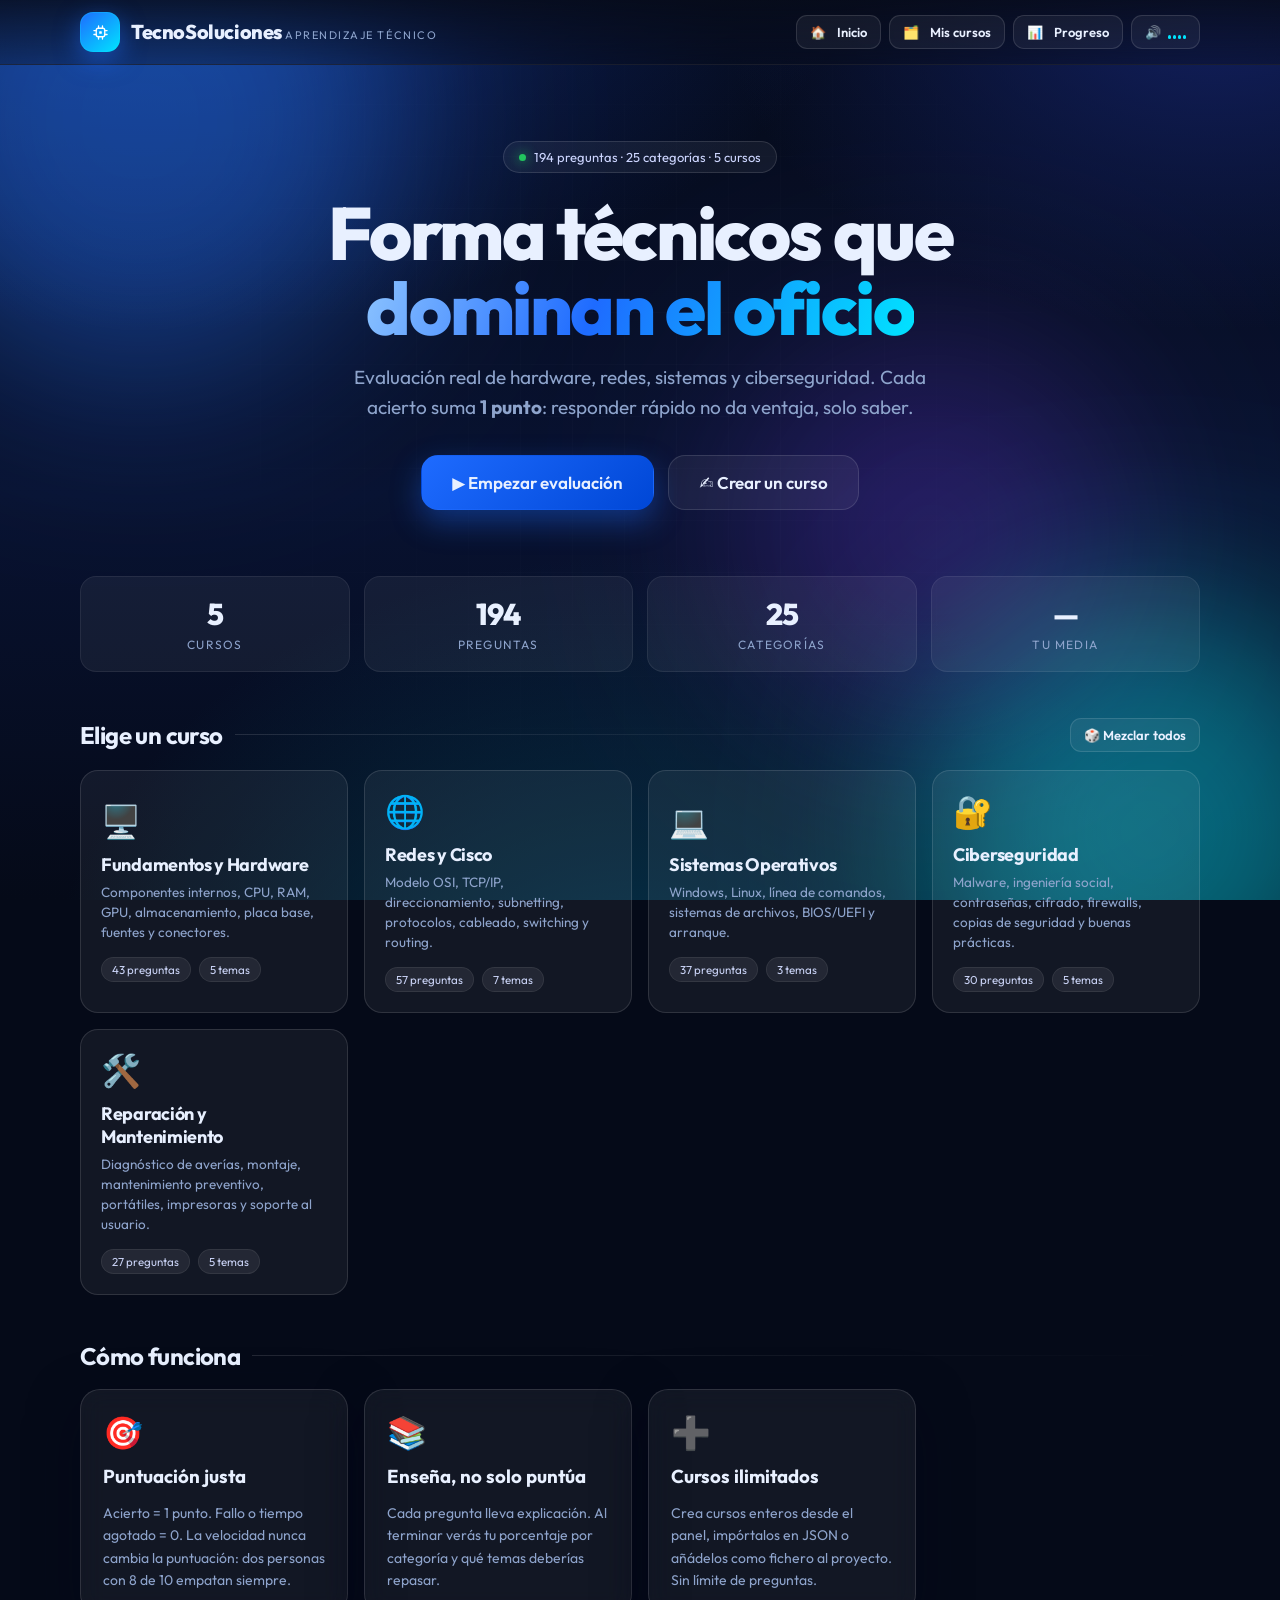
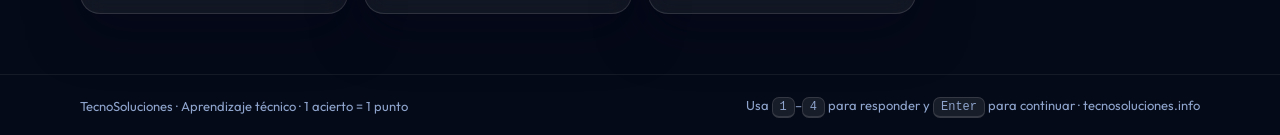
==== commit cf309ed4: "Prepara el área de Formación para publicarse en tecnosoluciones.info/formacion/ - Enlace de vuelta a" ====
--- a/quiz.html
+++ b/quiz.html
@@ -8,6 +8,14 @@
 <meta name="theme-color" content="#050a18">
 <meta name="tq-pagina" content="Entrenamiento Técnico">
 <link rel="icon" href="data:image/svg+xml,<svg xmlns='http://www.w3.org/2000/svg' viewBox='0 0 100 100'><text y='.9em' font-size='90'>🧠</text></svg>">
+<link rel="canonical" href="https://tecnosoluciones.info/formacion/quiz.html">
+<meta property="og:type" content="website">
+<meta property="og:site_name" content="TecnoSoluciones">
+<meta property="og:title" content="Entrenamiento Técnico · TecnoSoluciones">
+<meta property="og:description" content="Practica, juega o examínate: 194 preguntas de informática, redes y ciberseguridad con explicación e informe por categorías.">
+<meta property="og:url" content="https://tecnosoluciones.info/formacion/quiz.html">
+<meta property="og:image" content="https://tecnosoluciones.info/formacion/assets/og.jpg">
+<meta name="twitter:card" content="summary_large_image">
 <link rel="preconnect" href="https://fonts.googleapis.com">
 <link rel="preconnect" href="https://fonts.gstatic.com" crossorigin>
 <link href="https://fonts.googleapis.com/css2?family=Outfit:wght@400;500;600;700;800&display=swap" rel="stylesheet">
@@ -457,7 +465,8 @@
   <footer>
     <div class="wrap row spread">
       <span id="pieMarca">TecnoSoluciones · Aprendizaje técnico · 1 acierto = 1 punto</span>
-      <span>Usa <span class="kbd">1</span>–<span class="kbd">4</span> para responder y <span class="kbd">Enter</span> para continuar</span>
+      <span class="muted">Usa <span class="kbd">1</span>–<span class="kbd">4</span> para responder y <span class="kbd">Enter</span> para continuar ·
+        <a class="volver-sitio" href="https://tecnosoluciones.info" hidden><span class="lbl">tecnosoluciones.info</span></a></span>
     </div>
   </footer>
 </div>
--- a/assets/css/style.css
+++ b/assets/css/style.css
@@ -401,6 +401,8 @@
 /* ==========================================================================
    Portada del área de Formación
    ========================================================================== */
+footer a,.volver-sitio{color:inherit;text-decoration:none}
+footer a:hover,.volver-sitio:hover{color:var(--brand-soft)}
 .nav-actual{padding:8px 14px;background:rgba(var(--glow),.16);border-color:rgba(var(--glow-soft),.4);color:#dce8ff}
 a.btn{text-decoration:none}
 a.course-card{text-decoration:none;display:block}
